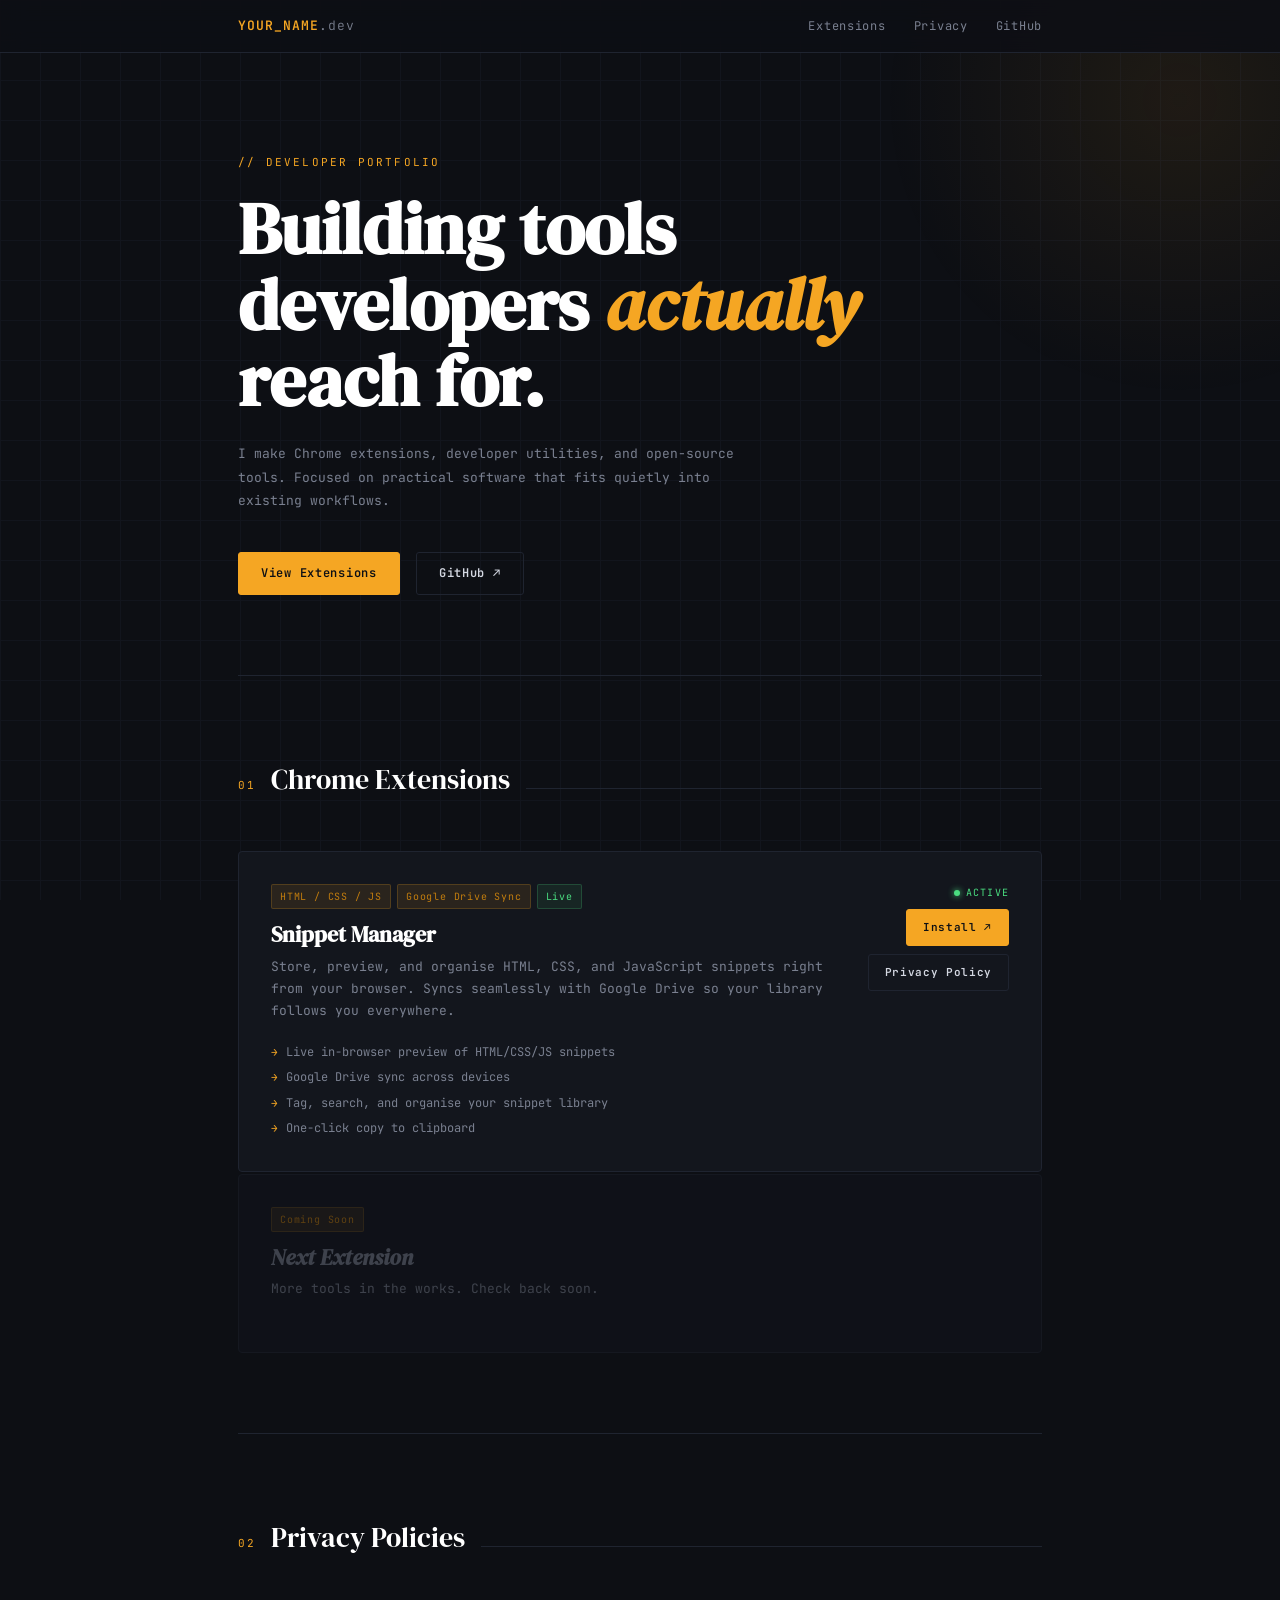
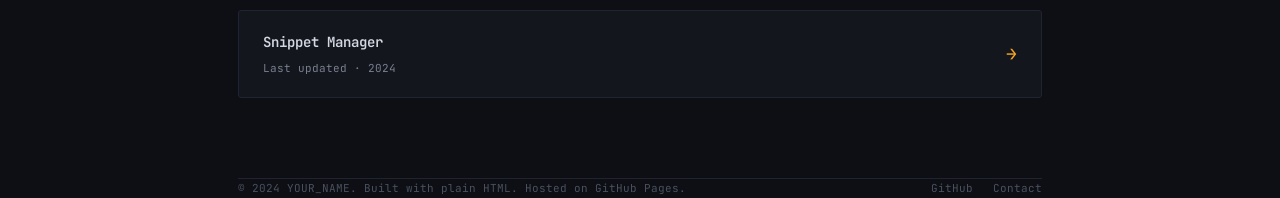
==== index.html @ 755b053d "Initial Commit" ====
<!DOCTYPE html>
<html lang="en">
<head>
  <meta charset="UTF-8" />
  <meta name="viewport" content="width=device-width, initial-scale=1.0" />
  <title>Dev Portfolio</title>
  <link rel="preconnect" href="https://fonts.googleapis.com" />
  <link rel="preconnect" href="https://fonts.gstatic.com" crossorigin />
  <link href="https://fonts.googleapis.com/css2?family=JetBrains+Mono:ital,wght@0,300;0,400;0,600;0,700;1,300&family=DM+Serif+Display:ital@0;1&display=swap" rel="stylesheet" />
  <style>
    *, *::before, *::after { box-sizing: border-box; margin: 0; padding: 0; }

    :root {
      --bg:        #0d0f14;
      --surface:   #13161d;
      --border:    #1f2430;
      --amber:     #f5a623;
      --amber-dim: #c27d0e;
      --green:     #4ade80;
      --muted:     #4a5060;
      --text:      #d4d8e2;
      --text-dim:  #7a8090;
      --mono:      'JetBrains Mono', monospace;
      --serif:     'DM Serif Display', serif;
    }

    html { scroll-behavior: smooth; }

    body {
      background: var(--bg);
      color: var(--text);
      font-family: var(--mono);
      font-size: 14px;
      line-height: 1.7;
      min-height: 100vh;
      overflow-x: hidden;
    }

    /* ── Grid texture ── */
    body::before {
      content: '';
      position: fixed;
      inset: 0;
      background-image:
        linear-gradient(var(--border) 1px, transparent 1px),
        linear-gradient(90deg, var(--border) 1px, transparent 1px);
      background-size: 40px 40px;
      opacity: 0.35;
      pointer-events: none;
      z-index: 0;
    }

    /* ── Glow blob ── */
    body::after {
      content: '';
      position: fixed;
      top: -200px;
      right: -200px;
      width: 600px;
      height: 600px;
      background: radial-gradient(circle, rgba(245,166,35,0.08) 0%, transparent 70%);
      pointer-events: none;
      z-index: 0;
    }

    .wrap {
      position: relative;
      z-index: 1;
      max-width: 860px;
      margin: 0 auto;
      padding: 0 28px;
    }

    /* ── NAV ── */
    nav {
      position: sticky;
      top: 0;
      z-index: 100;
      background: rgba(13,15,20,0.85);
      backdrop-filter: blur(12px);
      border-bottom: 1px solid var(--border);
    }
    nav .wrap {
      display: flex;
      align-items: center;
      justify-content: space-between;
      padding-top: 14px;
      padding-bottom: 14px;
    }
    .nav-brand {
      font-size: 13px;
      font-weight: 600;
      color: var(--amber);
      letter-spacing: 0.08em;
      text-decoration: none;
    }
    .nav-brand span { color: var(--text-dim); font-weight: 300; }
    nav ul { list-style: none; display: flex; gap: 28px; }
    nav a {
      color: var(--text-dim);
      text-decoration: none;
      font-size: 12px;
      letter-spacing: 0.06em;
      transition: color 0.2s;
    }
    nav a:hover { color: var(--amber); }

    /* ── HERO ── */
    .hero {
      padding: 100px 0 80px;
      border-bottom: 1px solid var(--border);
    }
    .hero-label {
      font-size: 11px;
      letter-spacing: 0.2em;
      color: var(--amber);
      text-transform: uppercase;
      margin-bottom: 20px;
      opacity: 0;
      animation: fadeUp 0.6s 0.1s forwards;
    }
    .hero h1 {
      font-family: var(--serif);
      font-size: clamp(38px, 7vw, 72px);
      line-height: 1.05;
      color: #fff;
      margin-bottom: 24px;
      opacity: 0;
      animation: fadeUp 0.6s 0.2s forwards;
    }
    .hero h1 em {
      font-style: italic;
      color: var(--amber);
    }
    .hero-sub {
      max-width: 520px;
      color: var(--text-dim);
      font-size: 13px;
      line-height: 1.8;
      opacity: 0;
      animation: fadeUp 0.6s 0.35s forwards;
    }
    .hero-cta {
      margin-top: 40px;
      display: flex;
      gap: 16px;
      flex-wrap: wrap;
      opacity: 0;
      animation: fadeUp 0.6s 0.45s forwards;
    }
    .btn {
      display: inline-flex;
      align-items: center;
      gap: 8px;
      padding: 10px 22px;
      font-family: var(--mono);
      font-size: 12px;
      font-weight: 600;
      letter-spacing: 0.06em;
      border-radius: 3px;
      text-decoration: none;
      cursor: pointer;
      transition: all 0.2s;
    }
    .btn-primary {
      background: var(--amber);
      color: #0d0f14;
      border: 1px solid var(--amber);
    }
    .btn-primary:hover {
      background: #ffc04a;
      border-color: #ffc04a;
      transform: translateY(-1px);
    }
    .btn-ghost {
      background: transparent;
      color: var(--text);
      border: 1px solid var(--border);
    }
    .btn-ghost:hover {
      border-color: var(--amber);
      color: var(--amber);
    }

    /* ── SECTION ── */
    section { padding: 80px 0; border-bottom: 1px solid var(--border); }
    .section-header {
      display: flex;
      align-items: baseline;
      gap: 16px;
      margin-bottom: 48px;
    }
    .section-num {
      font-size: 11px;
      color: var(--amber);
      letter-spacing: 0.15em;
    }
    .section-title {
      font-family: var(--serif);
      font-size: 28px;
      color: #fff;
      font-weight: 400;
    }
    .section-line {
      flex: 1;
      height: 1px;
      background: var(--border);
    }

    /* ── EXTENSIONS GRID ── */
    .ext-grid { display: grid; gap: 2px; }

    .ext-card {
      background: var(--surface);
      border: 1px solid var(--border);
      border-radius: 4px;
      padding: 32px;
      display: grid;
      grid-template-columns: 1fr auto;
      gap: 20px;
      align-items: start;
      transition: border-color 0.25s, transform 0.25s;
      position: relative;
      overflow: hidden;
    }
    .ext-card::before {
      content: '';
      position: absolute;
      top: 0; left: 0;
      width: 3px;
      height: 100%;
      background: var(--amber);
      opacity: 0;
      transition: opacity 0.25s;
    }
    .ext-card:hover {
      border-color: rgba(245,166,35,0.3);
      transform: translateX(4px);
    }
    .ext-card:hover::before { opacity: 1; }

    .ext-tags {
      display: flex;
      flex-wrap: wrap;
      gap: 6px;
      margin-bottom: 12px;
    }
    .tag {
      font-size: 10px;
      letter-spacing: 0.08em;
      padding: 3px 8px;
      border-radius: 2px;
      background: rgba(245,166,35,0.1);
      color: var(--amber-dim);
      border: 1px solid rgba(245,166,35,0.2);
    }
    .tag.green {
      background: rgba(74,222,128,0.08);
      color: var(--green);
      border-color: rgba(74,222,128,0.2);
    }
    .ext-name {
      font-family: var(--serif);
      font-size: 22px;
      color: #fff;
      margin-bottom: 8px;
      line-height: 1.2;
    }
    .ext-desc {
      color: var(--text-dim);
      font-size: 13px;
      line-height: 1.7;
      margin-bottom: 20px;
    }
    .ext-features {
      list-style: none;
      display: flex;
      flex-direction: column;
      gap: 5px;
    }
    .ext-features li {
      font-size: 12px;
      color: var(--text-dim);
      display: flex;
      align-items: center;
      gap: 8px;
    }
    .ext-features li::before {
      content: '→';
      color: var(--amber);
      font-size: 11px;
    }
    .ext-actions {
      display: flex;
      flex-direction: column;
      gap: 8px;
      align-items: flex-end;
      min-width: 140px;
    }
    .ext-status {
      font-size: 10px;
      letter-spacing: 0.12em;
      color: var(--green);
      text-transform: uppercase;
      display: flex;
      align-items: center;
      gap: 6px;
    }
    .ext-status::before {
      content: '';
      width: 6px; height: 6px;
      border-radius: 50%;
      background: var(--green);
      box-shadow: 0 0 6px var(--green);
      animation: pulse 2s infinite;
    }

    /* ── PRIVACY SECTION ── */
    .policy-list {
      display: grid;
      gap: 2px;
    }
    .policy-item {
      display: flex;
      align-items: center;
      justify-content: space-between;
      padding: 20px 24px;
      background: var(--surface);
      border: 1px solid var(--border);
      border-radius: 3px;
      text-decoration: none;
      transition: all 0.2s;
    }
    .policy-item:hover {
      border-color: rgba(245,166,35,0.3);
      background: rgba(245,166,35,0.04);
    }
    .policy-item-left { display: flex; flex-direction: column; gap: 4px; }
    .policy-item-name {
      font-size: 14px;
      font-weight: 600;
      color: var(--text);
    }
    .policy-item-meta { font-size: 11px; color: var(--text-dim); }
    .policy-arrow {
      color: var(--amber);
      font-size: 18px;
      transition: transform 0.2s;
    }
    .policy-item:hover .policy-arrow { transform: translateX(4px); }

    /* ── FOOTER ── */
    footer {
      padding: 40px 0;
      display: flex;
      align-items: center;
      justify-content: space-between;
      flex-wrap: wrap;
      gap: 16px;
    }
    footer p { font-size: 11px; color: var(--muted); }
    .footer-links { display: flex; gap: 20px; }
    .footer-links a { font-size: 11px; color: var(--muted); text-decoration: none; transition: color 0.2s; }
    .footer-links a:hover { color: var(--amber); }

    /* ── ANIMATIONS ── */
    @keyframes fadeUp {
      from { opacity: 0; transform: translateY(16px); }
      to   { opacity: 1; transform: translateY(0); }
    }
    @keyframes pulse {
      0%, 100% { opacity: 1; }
      50%       { opacity: 0.4; }
    }

    /* ── RESPONSIVE ── */
    @media (max-width: 600px) {
      .ext-card { grid-template-columns: 1fr; }
      .ext-actions { align-items: flex-start; flex-direction: row; flex-wrap: wrap; }
      footer { flex-direction: column; }
    }
  </style>
</head>
<body>

  <nav>
    <div class="wrap">
      <a class="nav-brand" href="/">YOUR_NAME<span>.dev</span></a>
      <ul>
        <li><a href="#extensions">Extensions</a></li>
        <li><a href="#privacy">Privacy</a></li>
        <li><a href="https://github.com/YOUR_USERNAME" target="_blank">GitHub</a></li>
      </ul>
    </div>
  </nav>

  <main class="wrap">

    <!-- HERO -->
    <section class="hero">
      <p class="hero-label">// developer portfolio</p>
      <h1>Building tools<br>developers <em>actually</em><br>reach for.</h1>
      <p class="hero-sub">
        I make Chrome extensions, developer utilities, and open-source tools.
        Focused on practical software that fits quietly into existing workflows.
      </p>
      <div class="hero-cta">
        <a href="#extensions" class="btn btn-primary">View Extensions</a>
        <a href="https://github.com/YOUR_USERNAME" class="btn btn-ghost" target="_blank">GitHub ↗</a>
      </div>
    </section>

    <!-- EXTENSIONS -->
    <section id="extensions">
      <div class="section-header">
        <span class="section-num">01</span>
        <h2 class="section-title">Chrome Extensions</h2>
        <div class="section-line"></div>
      </div>

      <div class="ext-grid">

        <!-- Snippet Manager -->
        <div class="ext-card">
          <div>
            <div class="ext-tags">
              <span class="tag">HTML / CSS / JS</span>
              <span class="tag">Google Drive Sync</span>
              <span class="tag green">Live</span>
            </div>
            <h3 class="ext-name">Snippet Manager</h3>
            <p class="ext-desc">
              Store, preview, and organise HTML, CSS, and JavaScript snippets right from your browser.
              Syncs seamlessly with Google Drive so your library follows you everywhere.
            </p>
            <ul class="ext-features">
              <li>Live in-browser preview of HTML/CSS/JS snippets</li>
              <li>Google Drive sync across devices</li>
              <li>Tag, search, and organise your snippet library</li>
              <li>One-click copy to clipboard</li>
            </ul>
          </div>
          <div class="ext-actions">
            <span class="ext-status">Active</span>
            <a href="https://chrome.google.com/webstore" class="btn btn-primary" target="_blank" style="font-size:11px; padding: 8px 16px;">
              Install ↗
            </a>
            <a href="privacy/snippet-manager.html" class="btn btn-ghost" style="font-size:11px; padding: 8px 16px;">
              Privacy Policy
            </a>
          </div>
        </div>

        <!-- Placeholder for future extension -->
        <div class="ext-card" style="opacity:0.45; pointer-events:none;">
          <div>
            <div class="ext-tags">
              <span class="tag">Coming Soon</span>
            </div>
            <h3 class="ext-name" style="font-style:italic; color: var(--text-dim);">Next Extension</h3>
            <p class="ext-desc">More tools in the works. Check back soon.</p>
          </div>
        </div>

      </div>
    </section>

    <!-- PRIVACY POLICIES -->
    <section id="privacy">
      <div class="section-header">
        <span class="section-num">02</span>
        <h2 class="section-title">Privacy Policies</h2>
        <div class="section-line"></div>
      </div>

      <div class="policy-list">
        <a href="privacy/snippet-manager.html" class="policy-item">
          <div class="policy-item-left">
            <span class="policy-item-name">Snippet Manager</span>
            <span class="policy-item-meta">Last updated · <!-- DATE --> 2024</span>
          </div>
          <span class="policy-arrow">→</span>
        </a>
      </div>
    </section>

  </main>

  <footer class="wrap">
    <p>© 2024 YOUR_NAME. Built with plain HTML. Hosted on GitHub Pages.</p>
    <div class="footer-links">
      <a href="https://github.com/YOUR_USERNAME" target="_blank">GitHub</a>
      <a href="mailto:you@example.com">Contact</a>
    </div>
  </footer>

</body>
</html>
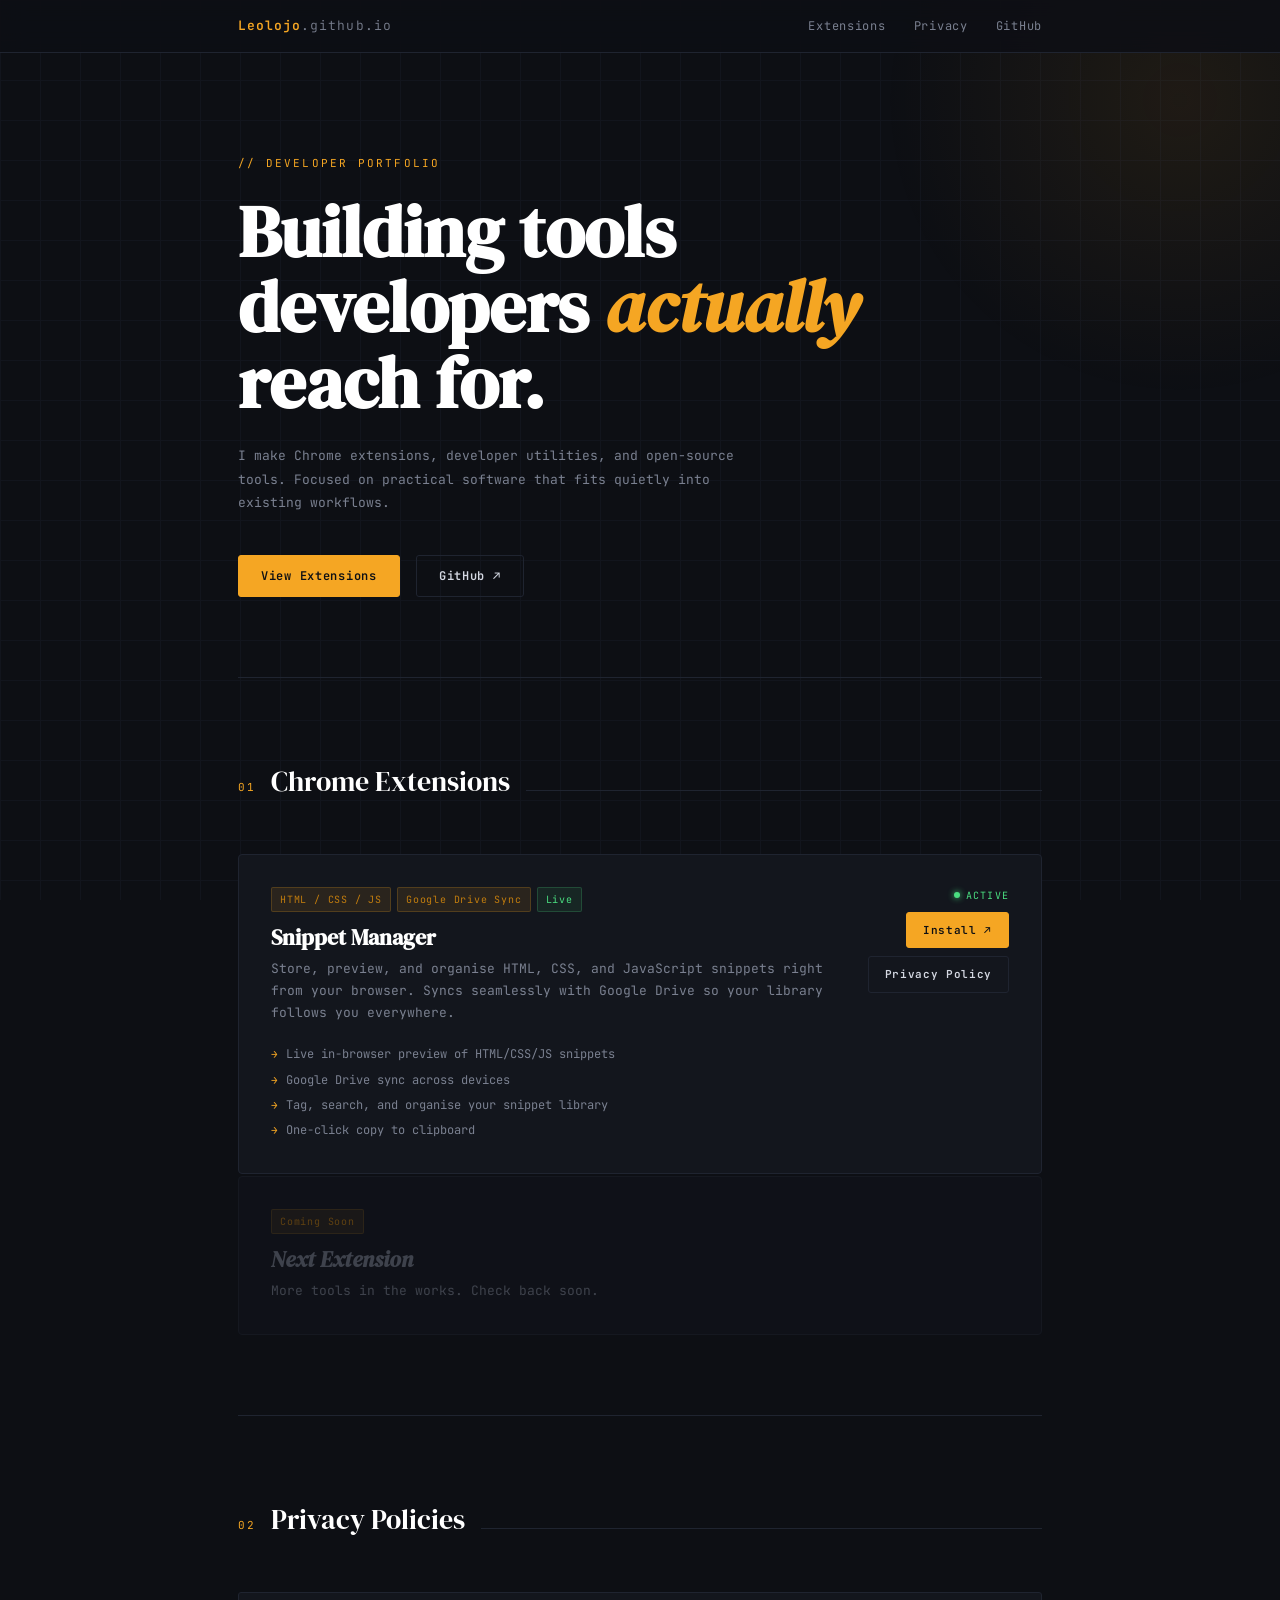
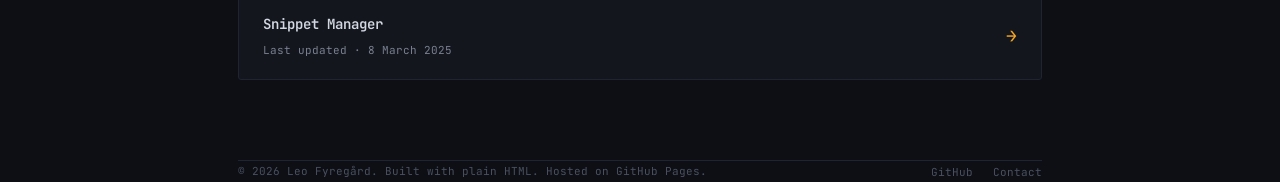
==== commit 06727206: "refactor: extract styles to CSS, update branding - Move all inline CSS to shared style.css - Update " ====
--- a/index.html
+++ b/index.html
@@ -3,393 +3,21 @@
 <head>
   <meta charset="UTF-8" />
   <meta name="viewport" content="width=device-width, initial-scale=1.0" />
-  <title>Dev Portfolio</title>
+  <title>Leo Fyregård — Developer Portfolio</title>
   <link rel="preconnect" href="https://fonts.googleapis.com" />
   <link rel="preconnect" href="https://fonts.gstatic.com" crossorigin />
   <link href="https://fonts.googleapis.com/css2?family=JetBrains+Mono:ital,wght@0,300;0,400;0,600;0,700;1,300&family=DM+Serif+Display:ital@0;1&display=swap" rel="stylesheet" />
-  <style>
-    *, *::before, *::after { box-sizing: border-box; margin: 0; padding: 0; }
-
-    :root {
-      --bg:        #0d0f14;
-      --surface:   #13161d;
-      --border:    #1f2430;
-      --amber:     #f5a623;
-      --amber-dim: #c27d0e;
-      --green:     #4ade80;
-      --muted:     #4a5060;
-      --text:      #d4d8e2;
-      --text-dim:  #7a8090;
-      --mono:      'JetBrains Mono', monospace;
-      --serif:     'DM Serif Display', serif;
-    }
-
-    html { scroll-behavior: smooth; }
-
-    body {
-      background: var(--bg);
-      color: var(--text);
-      font-family: var(--mono);
-      font-size: 14px;
-      line-height: 1.7;
-      min-height: 100vh;
-      overflow-x: hidden;
-    }
-
-    /* ── Grid texture ── */
-    body::before {
-      content: '';
-      position: fixed;
-      inset: 0;
-      background-image:
-        linear-gradient(var(--border) 1px, transparent 1px),
-        linear-gradient(90deg, var(--border) 1px, transparent 1px);
-      background-size: 40px 40px;
-      opacity: 0.35;
-      pointer-events: none;
-      z-index: 0;
-    }
-
-    /* ── Glow blob ── */
-    body::after {
-      content: '';
-      position: fixed;
-      top: -200px;
-      right: -200px;
-      width: 600px;
-      height: 600px;
-      background: radial-gradient(circle, rgba(245,166,35,0.08) 0%, transparent 70%);
-      pointer-events: none;
-      z-index: 0;
-    }
-
-    .wrap {
-      position: relative;
-      z-index: 1;
-      max-width: 860px;
-      margin: 0 auto;
-      padding: 0 28px;
-    }
-
-    /* ── NAV ── */
-    nav {
-      position: sticky;
-      top: 0;
-      z-index: 100;
-      background: rgba(13,15,20,0.85);
-      backdrop-filter: blur(12px);
-      border-bottom: 1px solid var(--border);
-    }
-    nav .wrap {
-      display: flex;
-      align-items: center;
-      justify-content: space-between;
-      padding-top: 14px;
-      padding-bottom: 14px;
-    }
-    .nav-brand {
-      font-size: 13px;
-      font-weight: 600;
-      color: var(--amber);
-      letter-spacing: 0.08em;
-      text-decoration: none;
-    }
-    .nav-brand span { color: var(--text-dim); font-weight: 300; }
-    nav ul { list-style: none; display: flex; gap: 28px; }
-    nav a {
-      color: var(--text-dim);
-      text-decoration: none;
-      font-size: 12px;
-      letter-spacing: 0.06em;
-      transition: color 0.2s;
-    }
-    nav a:hover { color: var(--amber); }
-
-    /* ── HERO ── */
-    .hero {
-      padding: 100px 0 80px;
-      border-bottom: 1px solid var(--border);
-    }
-    .hero-label {
-      font-size: 11px;
-      letter-spacing: 0.2em;
-      color: var(--amber);
-      text-transform: uppercase;
-      margin-bottom: 20px;
-      opacity: 0;
-      animation: fadeUp 0.6s 0.1s forwards;
-    }
-    .hero h1 {
-      font-family: var(--serif);
-      font-size: clamp(38px, 7vw, 72px);
-      line-height: 1.05;
-      color: #fff;
-      margin-bottom: 24px;
-      opacity: 0;
-      animation: fadeUp 0.6s 0.2s forwards;
-    }
-    .hero h1 em {
-      font-style: italic;
-      color: var(--amber);
-    }
-    .hero-sub {
-      max-width: 520px;
-      color: var(--text-dim);
-      font-size: 13px;
-      line-height: 1.8;
-      opacity: 0;
-      animation: fadeUp 0.6s 0.35s forwards;
-    }
-    .hero-cta {
-      margin-top: 40px;
-      display: flex;
-      gap: 16px;
-      flex-wrap: wrap;
-      opacity: 0;
-      animation: fadeUp 0.6s 0.45s forwards;
-    }
-    .btn {
-      display: inline-flex;
-      align-items: center;
-      gap: 8px;
-      padding: 10px 22px;
-      font-family: var(--mono);
-      font-size: 12px;
-      font-weight: 600;
-      letter-spacing: 0.06em;
-      border-radius: 3px;
-      text-decoration: none;
-      cursor: pointer;
-      transition: all 0.2s;
-    }
-    .btn-primary {
-      background: var(--amber);
-      color: #0d0f14;
-      border: 1px solid var(--amber);
-    }
-    .btn-primary:hover {
-      background: #ffc04a;
-      border-color: #ffc04a;
-      transform: translateY(-1px);
-    }
-    .btn-ghost {
-      background: transparent;
-      color: var(--text);
-      border: 1px solid var(--border);
-    }
-    .btn-ghost:hover {
-      border-color: var(--amber);
-      color: var(--amber);
-    }
-
-    /* ── SECTION ── */
-    section { padding: 80px 0; border-bottom: 1px solid var(--border); }
-    .section-header {
-      display: flex;
-      align-items: baseline;
-      gap: 16px;
-      margin-bottom: 48px;
-    }
-    .section-num {
-      font-size: 11px;
-      color: var(--amber);
-      letter-spacing: 0.15em;
-    }
-    .section-title {
-      font-family: var(--serif);
-      font-size: 28px;
-      color: #fff;
-      font-weight: 400;
-    }
-    .section-line {
-      flex: 1;
-      height: 1px;
-      background: var(--border);
-    }
-
-    /* ── EXTENSIONS GRID ── */
-    .ext-grid { display: grid; gap: 2px; }
-
-    .ext-card {
-      background: var(--surface);
-      border: 1px solid var(--border);
-      border-radius: 4px;
-      padding: 32px;
-      display: grid;
-      grid-template-columns: 1fr auto;
-      gap: 20px;
-      align-items: start;
-      transition: border-color 0.25s, transform 0.25s;
-      position: relative;
-      overflow: hidden;
-    }
-    .ext-card::before {
-      content: '';
-      position: absolute;
-      top: 0; left: 0;
-      width: 3px;
-      height: 100%;
-      background: var(--amber);
-      opacity: 0;
-      transition: opacity 0.25s;
-    }
-    .ext-card:hover {
-      border-color: rgba(245,166,35,0.3);
-      transform: translateX(4px);
-    }
-    .ext-card:hover::before { opacity: 1; }
-
-    .ext-tags {
-      display: flex;
-      flex-wrap: wrap;
-      gap: 6px;
-      margin-bottom: 12px;
-    }
-    .tag {
-      font-size: 10px;
-      letter-spacing: 0.08em;
-      padding: 3px 8px;
-      border-radius: 2px;
-      background: rgba(245,166,35,0.1);
-      color: var(--amber-dim);
-      border: 1px solid rgba(245,166,35,0.2);
-    }
-    .tag.green {
-      background: rgba(74,222,128,0.08);
-      color: var(--green);
-      border-color: rgba(74,222,128,0.2);
-    }
-    .ext-name {
-      font-family: var(--serif);
-      font-size: 22px;
-      color: #fff;
-      margin-bottom: 8px;
-      line-height: 1.2;
-    }
-    .ext-desc {
-      color: var(--text-dim);
-      font-size: 13px;
-      line-height: 1.7;
-      margin-bottom: 20px;
-    }
-    .ext-features {
-      list-style: none;
-      display: flex;
-      flex-direction: column;
-      gap: 5px;
-    }
-    .ext-features li {
-      font-size: 12px;
-      color: var(--text-dim);
-      display: flex;
-      align-items: center;
-      gap: 8px;
-    }
-    .ext-features li::before {
-      content: '→';
-      color: var(--amber);
-      font-size: 11px;
-    }
-    .ext-actions {
-      display: flex;
-      flex-direction: column;
-      gap: 8px;
-      align-items: flex-end;
-      min-width: 140px;
-    }
-    .ext-status {
-      font-size: 10px;
-      letter-spacing: 0.12em;
-      color: var(--green);
-      text-transform: uppercase;
-      display: flex;
-      align-items: center;
-      gap: 6px;
-    }
-    .ext-status::before {
-      content: '';
-      width: 6px; height: 6px;
-      border-radius: 50%;
-      background: var(--green);
-      box-shadow: 0 0 6px var(--green);
-      animation: pulse 2s infinite;
-    }
-
-    /* ── PRIVACY SECTION ── */
-    .policy-list {
-      display: grid;
-      gap: 2px;
-    }
-    .policy-item {
-      display: flex;
-      align-items: center;
-      justify-content: space-between;
-      padding: 20px 24px;
-      background: var(--surface);
-      border: 1px solid var(--border);
-      border-radius: 3px;
-      text-decoration: none;
-      transition: all 0.2s;
-    }
-    .policy-item:hover {
-      border-color: rgba(245,166,35,0.3);
-      background: rgba(245,166,35,0.04);
-    }
-    .policy-item-left { display: flex; flex-direction: column; gap: 4px; }
-    .policy-item-name {
-      font-size: 14px;
-      font-weight: 600;
-      color: var(--text);
-    }
-    .policy-item-meta { font-size: 11px; color: var(--text-dim); }
-    .policy-arrow {
-      color: var(--amber);
-      font-size: 18px;
-      transition: transform 0.2s;
-    }
-    .policy-item:hover .policy-arrow { transform: translateX(4px); }
-
-    /* ── FOOTER ── */
-    footer {
-      padding: 40px 0;
-      display: flex;
-      align-items: center;
-      justify-content: space-between;
-      flex-wrap: wrap;
-      gap: 16px;
-    }
-    footer p { font-size: 11px; color: var(--muted); }
-    .footer-links { display: flex; gap: 20px; }
-    .footer-links a { font-size: 11px; color: var(--muted); text-decoration: none; transition: color 0.2s; }
-    .footer-links a:hover { color: var(--amber); }
-
-    /* ── ANIMATIONS ── */
-    @keyframes fadeUp {
-      from { opacity: 0; transform: translateY(16px); }
-      to   { opacity: 1; transform: translateY(0); }
-    }
-    @keyframes pulse {
-      0%, 100% { opacity: 1; }
-      50%       { opacity: 0.4; }
-    }
-
-    /* ── RESPONSIVE ── */
-    @media (max-width: 600px) {
-      .ext-card { grid-template-columns: 1fr; }
-      .ext-actions { align-items: flex-start; flex-direction: row; flex-wrap: wrap; }
-      footer { flex-direction: column; }
-    }
-  </style>
+  <link rel="stylesheet" href="style.css" />
 </head>
 <body>
 
   <nav>
     <div class="wrap">
-      <a class="nav-brand" href="/">YOUR_NAME<span>.dev</span></a>
+      <a class="nav-brand" href="/">Leolojo<span>.github.io</span></a>
       <ul>
         <li><a href="#extensions">Extensions</a></li>
         <li><a href="#privacy">Privacy</a></li>
-        <li><a href="https://github.com/YOUR_USERNAME" target="_blank">GitHub</a></li>
+        <li><a href="https://github.com/Leolojo" target="_blank">GitHub</a></li>
       </ul>
     </div>
   </nav>
@@ -406,7 +34,7 @@
       </p>
       <div class="hero-cta">
         <a href="#extensions" class="btn btn-primary">View Extensions</a>
-        <a href="https://github.com/YOUR_USERNAME" class="btn btn-ghost" target="_blank">GitHub ↗</a>
+        <a href="https://github.com/Leolojo" class="btn btn-ghost" target="_blank">GitHub ↗</a>
       </div>
     </section>
 
@@ -442,22 +70,18 @@
           </div>
           <div class="ext-actions">
             <span class="ext-status">Active</span>
-            <a href="https://chrome.google.com/webstore" class="btn btn-primary" target="_blank" style="font-size:11px; padding: 8px 16px;">
-              Install ↗
-            </a>
-            <a href="privacy/snippet-manager.html" class="btn btn-ghost" style="font-size:11px; padding: 8px 16px;">
-              Privacy Policy
-            </a>
+            <a href="https://chrome.google.com/webstore" class="btn btn-primary btn-sm" target="_blank">Install ↗</a>
+            <a href="privacy/snippet-manager.html" class="btn btn-ghost btn-sm">Privacy Policy</a>
           </div>
         </div>
 
-        <!-- Placeholder for future extension -->
-        <div class="ext-card" style="opacity:0.45; pointer-events:none;">
+        <!-- Placeholder -->
+        <div class="ext-card dim">
           <div>
             <div class="ext-tags">
               <span class="tag">Coming Soon</span>
             </div>
-            <h3 class="ext-name" style="font-style:italic; color: var(--text-dim);">Next Extension</h3>
+            <h3 class="ext-name muted">Next Extension</h3>
             <p class="ext-desc">More tools in the works. Check back soon.</p>
           </div>
         </div>
@@ -477,7 +101,7 @@
         <a href="privacy/snippet-manager.html" class="policy-item">
           <div class="policy-item-left">
             <span class="policy-item-name">Snippet Manager</span>
-            <span class="policy-item-meta">Last updated · <!-- DATE --> 2024</span>
+            <span class="policy-item-meta">Last updated · 8 March 2025</span>
           </div>
           <span class="policy-arrow">→</span>
         </a>
@@ -487,10 +111,10 @@
   </main>
 
   <footer class="wrap">
-    <p>© 2024 YOUR_NAME. Built with plain HTML. Hosted on GitHub Pages.</p>
+    <p>© 2026 Leo Fyregård. Built with plain HTML. Hosted on GitHub Pages.</p>
     <div class="footer-links">
-      <a href="https://github.com/YOUR_USERNAME" target="_blank">GitHub</a>
-      <a href="mailto:you@example.com">Contact</a>
+      <a href="https://github.com/Leolojo" target="_blank">GitHub</a>
+      <a href="mailto:L.Fyregard@hotmail.com">Contact</a>
     </div>
   </footer>
 
--- a/style.css
+++ b/style.css
@@ -0,0 +1,419 @@
+/* ── Reset ── */
+*, *::before, *::after { box-sizing: border-box; margin: 0; padding: 0; }
+
+/* ── Variables ── */
+:root {
+  --bg:        #0d0f14;
+  --surface:   #13161d;
+  --border:    #1f2430;
+  --amber:     #f5a623;
+  --amber-dim: #c27d0e;
+  --green:     #4ade80;
+  --muted:     #4a5060;
+  --text:      #d4d8e2;
+  --text-dim:  #7a8090;
+  --mono:      'JetBrains Mono', monospace;
+  --serif:     'DM Serif Display', serif;
+}
+
+/* ── Base ── */
+html { scroll-behavior: smooth; }
+
+body {
+  background: var(--bg);
+  color: var(--text);
+  font-family: var(--mono);
+  font-size: 14px;
+  line-height: 1.7;
+  min-height: 100vh;
+  overflow-x: hidden;
+}
+
+/* ── Grid texture ── */
+body::before {
+  content: '';
+  position: fixed;
+  inset: 0;
+  background-image:
+    linear-gradient(var(--border) 1px, transparent 1px),
+    linear-gradient(90deg, var(--border) 1px, transparent 1px);
+  background-size: 40px 40px;
+  opacity: 0.35;
+  pointer-events: none;
+  z-index: 0;
+}
+
+/* ── Glow blob ── */
+body::after {
+  content: '';
+  position: fixed;
+  top: -200px;
+  right: -200px;
+  width: 600px;
+  height: 600px;
+  background: radial-gradient(circle, rgba(245,166,35,0.08) 0%, transparent 70%);
+  pointer-events: none;
+  z-index: 0;
+}
+
+/* ── Layout ── */
+.wrap {
+  position: relative;
+  z-index: 1;
+  max-width: 860px;
+  margin: 0 auto;
+  padding: 0 28px;
+}
+
+/* ── NAV ── */
+nav {
+  position: sticky;
+  top: 0;
+  z-index: 100;
+  background: rgba(13,15,20,0.85);
+  backdrop-filter: blur(12px);
+  border-bottom: 1px solid var(--border);
+}
+nav .wrap {
+  display: flex;
+  align-items: center;
+  justify-content: space-between;
+  padding-top: 14px;
+  padding-bottom: 14px;
+}
+.nav-brand {
+  font-size: 13px;
+  font-weight: 600;
+  color: var(--amber);
+  letter-spacing: 0.08em;
+  text-decoration: none;
+}
+.nav-brand span { color: var(--text-dim); font-weight: 300; }
+nav ul { list-style: none; display: flex; gap: 28px; }
+nav a {
+  color: var(--text-dim);
+  text-decoration: none;
+  font-size: 12px;
+  letter-spacing: 0.06em;
+  transition: color 0.2s;
+}
+nav a:hover { color: var(--amber); }
+
+/* ── Breadcrumb (privacy pages) ── */
+nav .wrap.breadcrumb { justify-content: flex-start; gap: 10px; }
+nav a.back { font-size: 12px; color: var(--text-dim); display: flex; align-items: center; gap: 6px; }
+nav .sep   { color: var(--muted); }
+nav .crumb { font-size: 12px; color: var(--amber); }
+
+/* ── Buttons ── */
+.btn {
+  display: inline-flex;
+  align-items: center;
+  gap: 8px;
+  padding: 10px 22px;
+  font-family: var(--mono);
+  font-size: 12px;
+  font-weight: 600;
+  letter-spacing: 0.06em;
+  border-radius: 3px;
+  text-decoration: none;
+  cursor: pointer;
+  transition: all 0.2s;
+  border: none;
+}
+.btn-primary { background: var(--amber); color: #0d0f14; border: 1px solid var(--amber); }
+.btn-primary:hover { background: #ffc04a; border-color: #ffc04a; transform: translateY(-1px); }
+.btn-ghost { background: transparent; color: var(--text); border: 1px solid var(--border); }
+.btn-ghost:hover { border-color: var(--amber); color: var(--amber); }
+.btn-sm { font-size: 11px; padding: 8px 16px; }
+
+/* ── Hero ── */
+.hero { padding: 100px 0 80px; border-bottom: 1px solid var(--border); }
+.hero-label {
+  font-size: 11px;
+  letter-spacing: 0.2em;
+  color: var(--amber);
+  text-transform: uppercase;
+  margin-bottom: 20px;
+  opacity: 0;
+  animation: fadeUp 0.6s 0.1s forwards;
+}
+.hero h1 {
+  font-family: var(--serif);
+  font-size: clamp(38px, 7vw, 72px);
+  line-height: 1.05;
+  color: #fff;
+  margin-bottom: 24px;
+  opacity: 0;
+  animation: fadeUp 0.6s 0.2s forwards;
+}
+.hero h1 em { font-style: italic; color: var(--amber); }
+.hero-sub {
+  max-width: 520px;
+  color: var(--text-dim);
+  font-size: 13px;
+  line-height: 1.8;
+  opacity: 0;
+  animation: fadeUp 0.6s 0.35s forwards;
+}
+.hero-cta {
+  margin-top: 40px;
+  display: flex;
+  gap: 16px;
+  flex-wrap: wrap;
+  opacity: 0;
+  animation: fadeUp 0.6s 0.45s forwards;
+}
+
+/* ── Sections ── */
+section { padding: 80px 0; border-bottom: 1px solid var(--border); }
+.section-header { display: flex; align-items: baseline; gap: 16px; margin-bottom: 48px; }
+.section-num   { font-size: 11px; color: var(--amber); letter-spacing: 0.15em; }
+.section-title { font-family: var(--serif); font-size: 28px; color: #fff; font-weight: 400; }
+.section-line  { flex: 1; height: 1px; background: var(--border); }
+
+/* ── Extension cards ── */
+.ext-grid { display: grid; gap: 2px; }
+
+.ext-card {
+  background: var(--surface);
+  border: 1px solid var(--border);
+  border-radius: 4px;
+  padding: 32px;
+  display: grid;
+  grid-template-columns: 1fr auto;
+  gap: 20px;
+  align-items: start;
+  transition: border-color 0.25s, transform 0.25s;
+  position: relative;
+  overflow: hidden;
+}
+.ext-card::before {
+  content: '';
+  position: absolute;
+  top: 0; left: 0;
+  width: 3px; height: 100%;
+  background: var(--amber);
+  opacity: 0;
+  transition: opacity 0.25s;
+}
+.ext-card:hover { border-color: rgba(245,166,35,0.3); transform: translateX(4px); }
+.ext-card:hover::before { opacity: 1; }
+.ext-card.dim { opacity: 0.45; pointer-events: none; }
+
+.ext-tags  { display: flex; flex-wrap: wrap; gap: 6px; margin-bottom: 12px; }
+.tag {
+  font-size: 10px;
+  letter-spacing: 0.08em;
+  padding: 3px 8px;
+  border-radius: 2px;
+  background: rgba(245,166,35,0.1);
+  color: var(--amber-dim);
+  border: 1px solid rgba(245,166,35,0.2);
+}
+.tag.green { background: rgba(74,222,128,0.08); color: var(--green); border-color: rgba(74,222,128,0.2); }
+
+.ext-name       { font-family: var(--serif); font-size: 22px; color: #fff; margin-bottom: 8px; line-height: 1.2; }
+.ext-name.muted { font-style: italic; color: var(--text-dim); }
+.ext-desc       { color: var(--text-dim); font-size: 13px; line-height: 1.7; margin-bottom: 20px; }
+
+.ext-features { list-style: none; display: flex; flex-direction: column; gap: 5px; }
+.ext-features li { font-size: 12px; color: var(--text-dim); display: flex; align-items: center; gap: 8px; }
+.ext-features li::before { content: '→'; color: var(--amber); font-size: 11px; }
+
+.ext-actions { display: flex; flex-direction: column; gap: 8px; align-items: flex-end; min-width: 140px; }
+.ext-status {
+  font-size: 10px;
+  letter-spacing: 0.12em;
+  color: var(--green);
+  text-transform: uppercase;
+  display: flex;
+  align-items: center;
+  gap: 6px;
+}
+.ext-status::before {
+  content: '';
+  width: 6px; height: 6px;
+  border-radius: 50%;
+  background: var(--green);
+  box-shadow: 0 0 6px var(--green);
+  animation: pulse 2s infinite;
+}
+
+/* ── Privacy list ── */
+.policy-list { display: grid; gap: 2px; }
+.policy-item {
+  display: flex;
+  align-items: center;
+  justify-content: space-between;
+  padding: 20px 24px;
+  background: var(--surface);
+  border: 1px solid var(--border);
+  border-radius: 3px;
+  text-decoration: none;
+  transition: all 0.2s;
+}
+.policy-item:hover { border-color: rgba(245,166,35,0.3); background: rgba(245,166,35,0.04); }
+.policy-item-left  { display: flex; flex-direction: column; gap: 4px; }
+.policy-item-name  { font-size: 14px; font-weight: 600; color: var(--text); }
+.policy-item-meta  { font-size: 11px; color: var(--text-dim); }
+.policy-arrow      { color: var(--amber); font-size: 18px; transition: transform 0.2s; }
+.policy-item:hover .policy-arrow { transform: translateX(4px); }
+
+/* ── Footer ── */
+footer {
+  padding: 40px 0;
+  display: flex;
+  align-items: center;
+  justify-content: space-between;
+  flex-wrap: wrap;
+  gap: 16px;
+}
+footer p { font-size: 11px; color: var(--muted); margin: 0; }
+.footer-links { display: flex; gap: 20px; }
+.footer-links a, footer a {
+  font-size: 11px;
+  color: var(--muted);
+  text-decoration: none;
+  transition: color 0.2s;
+}
+.footer-links a:hover, footer a:hover { color: var(--amber); }
+
+/* ── Privacy policy page ── */
+.doc-header { padding: 64px 0 48px; border-bottom: 1px solid var(--border); }
+.doc-label {
+  font-size: 11px;
+  letter-spacing: 0.18em;
+  color: var(--amber);
+  text-transform: uppercase;
+  margin-bottom: 16px;
+}
+.doc-header h1 {
+  font-family: var(--serif);
+  font-size: clamp(28px, 5vw, 48px);
+  color: #fff;
+  font-weight: 400;
+  margin-bottom: 16px;
+  line-height: 1.1;
+}
+.doc-meta { display: flex; gap: 24px; flex-wrap: wrap; font-size: 12px; color: var(--text-dim); }
+.doc-meta span { display: flex; align-items: center; gap: 6px; }
+.doc-meta strong { color: var(--text); font-weight: 400; }
+
+.summary-box {
+  margin: 40px 0;
+  padding: 28px;
+  background: rgba(245,166,35,0.06);
+  border: 1px solid rgba(245,166,35,0.2);
+  border-radius: 4px;
+}
+.summary-label {
+  font-size: 10px;
+  letter-spacing: 0.16em;
+  color: var(--amber);
+  text-transform: uppercase;
+  margin-bottom: 14px;
+}
+.summary-box p { font-size: 13px; color: var(--text); line-height: 1.8; }
+.summary-points { list-style: none; margin-top: 14px; display: flex; flex-direction: column; gap: 8px; }
+.summary-points li { font-size: 12px; color: var(--text-dim); display: flex; align-items: flex-start; gap: 10px; }
+.summary-points li .icon { color: var(--amber); flex-shrink: 0; }
+
+.toc {
+  margin: 0 0 48px;
+  padding: 24px;
+  background: var(--surface);
+  border: 1px solid var(--border);
+  border-radius: 4px;
+}
+.toc-title { font-size: 11px; letter-spacing: 0.14em; color: var(--text-dim); text-transform: uppercase; margin-bottom: 14px; }
+.toc ol { list-style: none; counter-reset: toc; }
+.toc ol li { counter-increment: toc; }
+.toc ol li a {
+  display: flex;
+  align-items: center;
+  gap: 12px;
+  padding: 6px 0;
+  text-decoration: none;
+  font-size: 12px;
+  color: var(--text-dim);
+  transition: color 0.2s;
+}
+.toc ol li a::before { content: counter(toc, decimal-leading-zero); color: var(--amber); font-size: 10px; min-width: 22px; }
+.toc ol li a:hover { color: var(--text); }
+
+.doc-content { padding: 20px 0 80px; }
+.policy-section { padding: 48px 0; border-bottom: 1px solid var(--border); }
+.policy-section:last-child { border-bottom: none; }
+
+.ps-header { display: flex; align-items: baseline; gap: 14px; margin-bottom: 28px; }
+.ps-num    { font-size: 11px; color: var(--amber); letter-spacing: 0.1em; min-width: 28px; }
+.ps-title  { font-family: var(--serif); font-size: 22px; color: #fff; font-weight: 400; }
+
+p { color: var(--text-dim); font-size: 13px; line-height: 1.9; margin-bottom: 16px; }
+p:last-child { margin-bottom: 0; }
+p strong { color: var(--text); font-weight: 600; }
+
+.data-table { width: 100%; border-collapse: collapse; margin: 20px 0; font-size: 12px; }
+.data-table th {
+  text-align: left;
+  padding: 10px 16px;
+  background: rgba(245,166,35,0.08);
+  color: var(--amber);
+  font-size: 10px;
+  letter-spacing: 0.12em;
+  text-transform: uppercase;
+  border: 1px solid var(--border);
+}
+.data-table td {
+  padding: 12px 16px;
+  border: 1px solid var(--border);
+  color: var(--text-dim);
+  vertical-align: top;
+  line-height: 1.6;
+}
+.data-table tr:hover td { background: rgba(255,255,255,0.02); }
+.data-table td:first-child { color: var(--text); font-weight: 600; }
+
+.highlight-list { list-style: none; margin: 16px 0; display: flex; flex-direction: column; gap: 10px; }
+.highlight-list li {
+  font-size: 12px;
+  color: var(--text-dim);
+  padding: 12px 16px;
+  background: var(--surface);
+  border: 1px solid var(--border);
+  border-left: 3px solid var(--amber);
+  border-radius: 2px;
+  line-height: 1.7;
+}
+.highlight-list li strong { color: var(--text); }
+.highlight-list a { color: var(--amber); text-decoration: none; }
+.highlight-list a:hover { text-decoration: underline; }
+
+.contact-box {
+  margin-top: 24px;
+  padding: 24px;
+  background: var(--surface);
+  border: 1px solid var(--border);
+  border-radius: 4px;
+}
+.contact-box p { color: var(--text); margin: 0; font-size: 13px; }
+.contact-box a { color: var(--amber); text-decoration: none; }
+.contact-box a:hover { text-decoration: underline; }
+
+/* ── Animations ── */
+@keyframes fadeUp {
+  from { opacity: 0; transform: translateY(16px); }
+  to   { opacity: 1; transform: translateY(0); }
+}
+@keyframes pulse {
+  0%, 100% { opacity: 1; }
+  50%       { opacity: 0.4; }
+}
+
+/* ── Responsive ── */
+@media (max-width: 600px) {
+  .ext-card { grid-template-columns: 1fr; }
+  .ext-actions { align-items: flex-start; flex-direction: row; flex-wrap: wrap; }
+  footer { flex-direction: column; }
+}
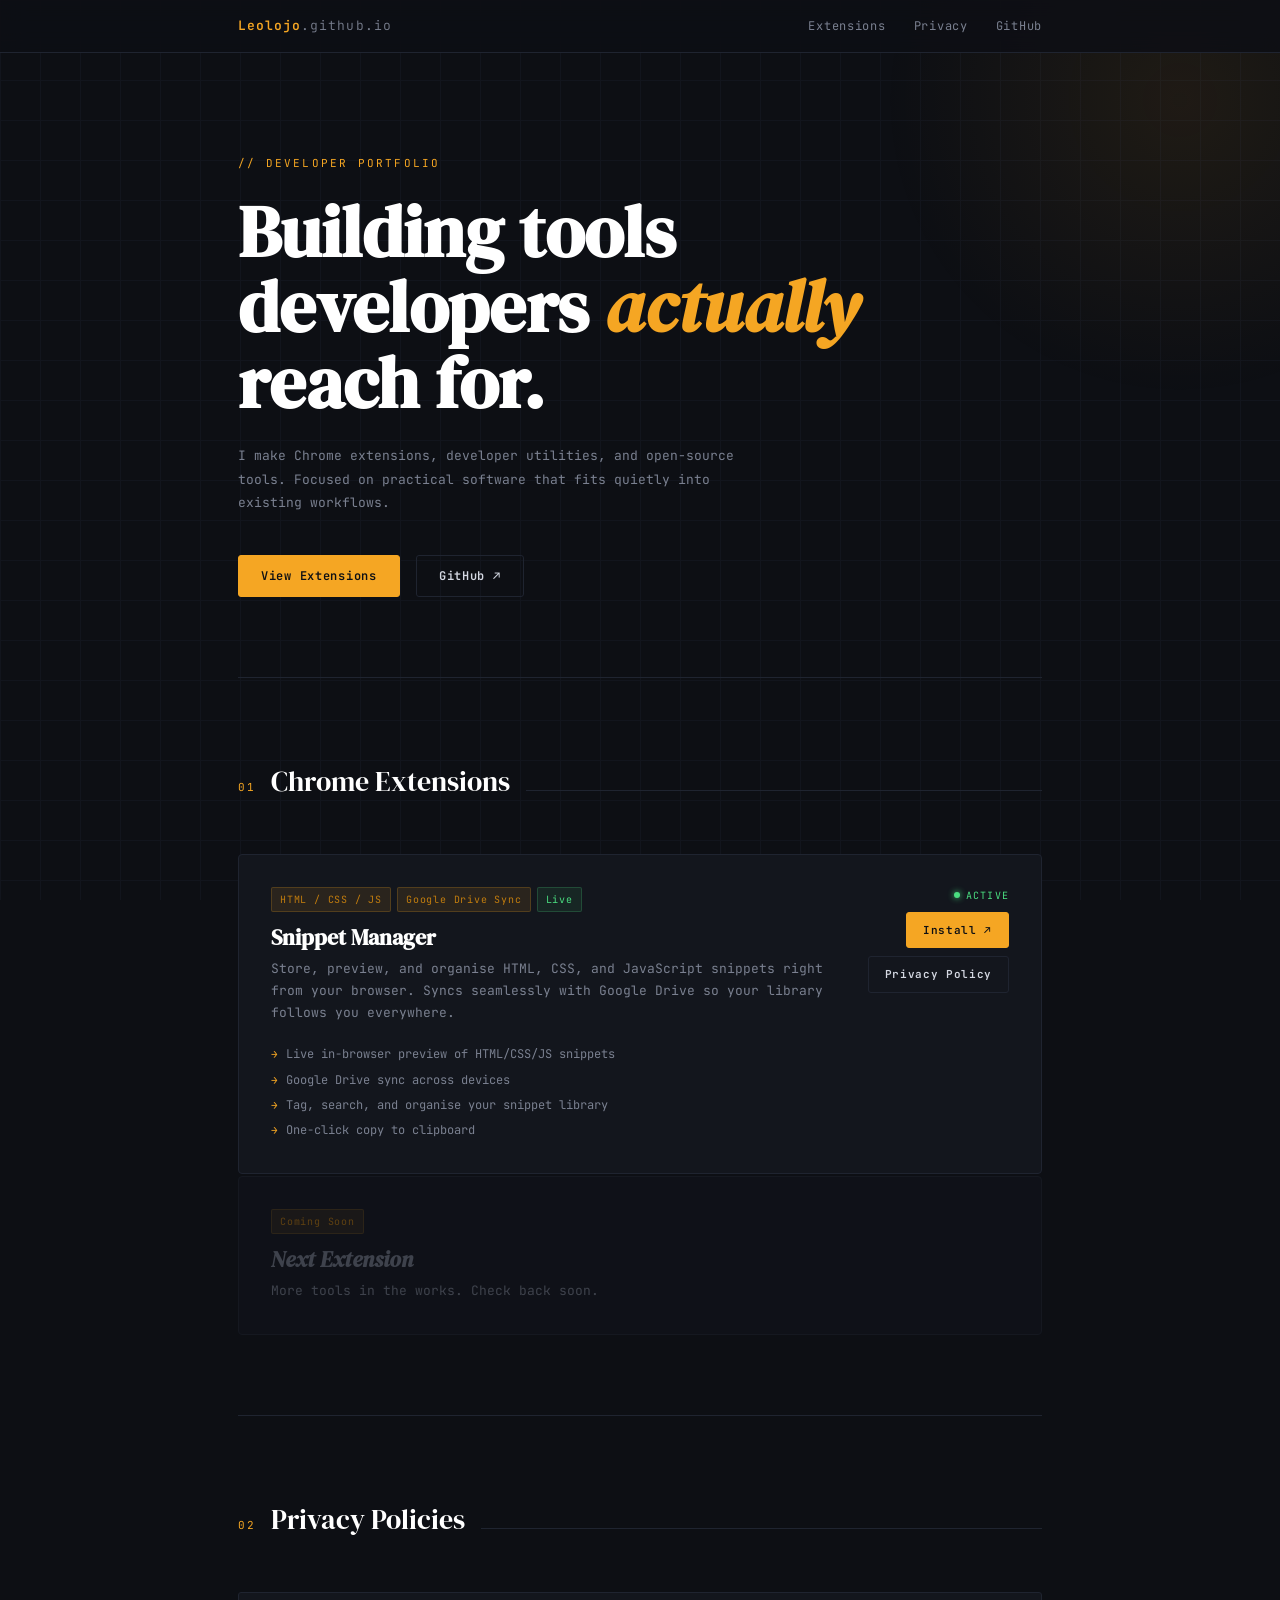
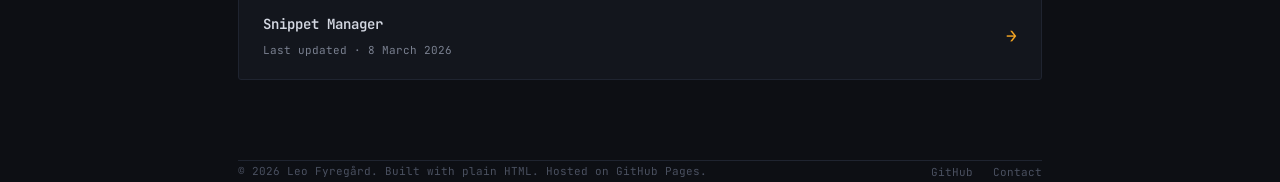
==== commit bb1ff9f3: "fix: correct drive.appdata scope in privacy policy, fix date typo in index" ====
--- a/index.html
+++ b/index.html
@@ -101,7 +101,7 @@
         <a href="privacy/snippet-manager.html" class="policy-item">
           <div class="policy-item-left">
             <span class="policy-item-name">Snippet Manager</span>
-            <span class="policy-item-meta">Last updated · 8 March 2025</span>
+            <span class="policy-item-meta">Last updated · 8 March 2026</span>
           </div>
           <span class="policy-arrow">→</span>
         </a>
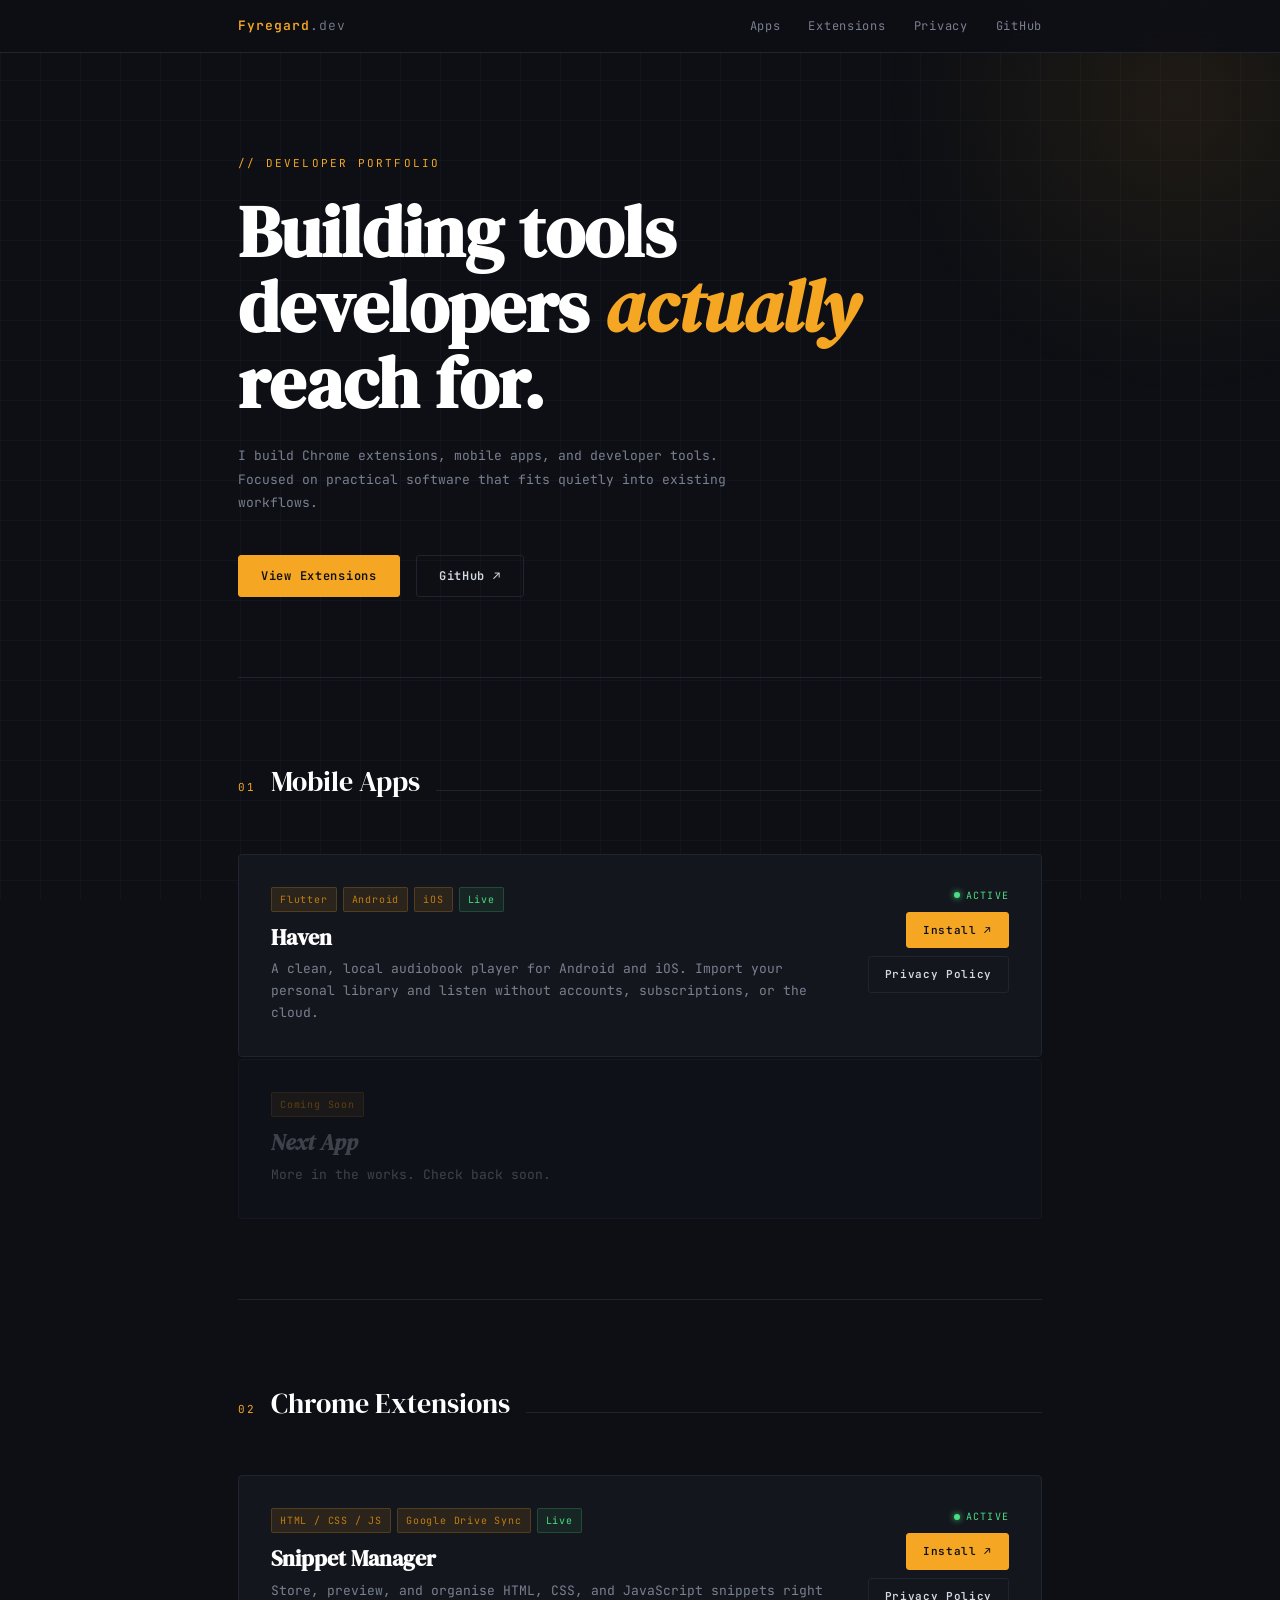
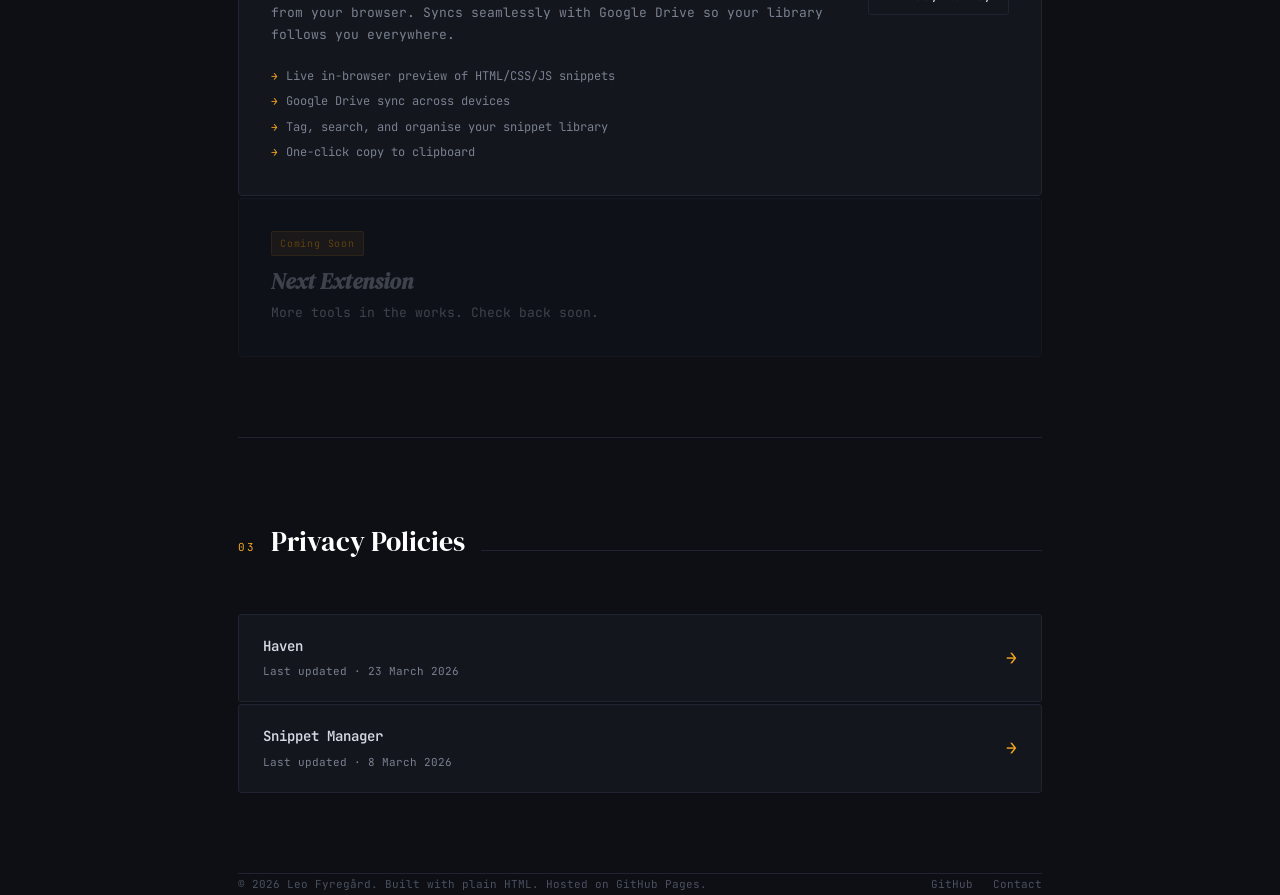
==== commit 53f905a4: "Initial site refresh - Fyregard branding + Haven app section" ====
--- a/index.html
+++ b/index.html
@@ -13,11 +13,12 @@
 
   <nav>
     <div class="wrap">
-      <a class="nav-brand" href="/">Leolojo<span>.github.io</span></a>
+      <a class="nav-brand" href="/">Fyregard<span>.dev</span></a>
       <ul>
+        <li><a href="#apps">Apps</a></li>
         <li><a href="#extensions">Extensions</a></li>
         <li><a href="#privacy">Privacy</a></li>
-        <li><a href="https://github.com/Leolojo" target="_blank">GitHub</a></li>
+        <li><a href="https://github.com/Fyregard" target="_blank">GitHub</a></li>
       </ul>
     </div>
   </nav>
@@ -29,19 +30,65 @@
       <p class="hero-label">// developer portfolio</p>
       <h1>Building tools<br>developers <em>actually</em><br>reach for.</h1>
       <p class="hero-sub">
-        I make Chrome extensions, developer utilities, and open-source tools.
+        I build Chrome extensions, mobile apps, and developer tools.
         Focused on practical software that fits quietly into existing workflows.
       </p>
       <div class="hero-cta">
         <a href="#extensions" class="btn btn-primary">View Extensions</a>
-        <a href="https://github.com/Leolojo" class="btn btn-ghost" target="_blank">GitHub ↗</a>
+        <a href="https://github.com/Fyregard" class="btn btn-ghost" target="_blank">GitHub ↗</a>
+      </div>
+    </section>
+
+    <!-- MOBILE APPS -->
+    <section id="apps">
+      <div class="section-header">
+        <span class="section-num">01</span>
+        <h2 class="section-title">Mobile Apps</h2>
+        <div class="section-line"></div>
+      </div>
+
+      <div class="ext-grid">
+
+        <!-- Haven -->
+        <div class="ext-card">
+          <div>
+            <div class="ext-tags">
+              <span class="tag">Flutter</span>
+              <span class="tag">Android</span>
+              <span class="tag">iOS</span>
+              <span class="tag green">Live</span>
+            </div>
+            <h3 class="ext-name">Haven</h3>
+            <p class="ext-desc">
+              A clean, local audiobook player for Android and iOS. Import your personal library
+              and listen without accounts, subscriptions, or the cloud.
+            </p>
+          </div>
+          <div class="ext-actions">
+            <span class="ext-status">Active</span>
+            <a href="#" class="btn btn-primary btn-sm" target="_blank">Install ↗</a>
+            <a href="privacy/haven.html" class="btn btn-ghost btn-sm">Privacy Policy</a>
+          </div>
+        </div>
+
+        <!-- Placeholder -->
+        <div class="ext-card dim">
+          <div>
+            <div class="ext-tags">
+              <span class="tag">Coming Soon</span>
+            </div>
+            <h3 class="ext-name muted">Next App</h3>
+            <p class="ext-desc">More in the works. Check back soon.</p>
+          </div>
+        </div>
+
       </div>
     </section>
 
     <!-- EXTENSIONS -->
     <section id="extensions">
       <div class="section-header">
-        <span class="section-num">01</span>
+        <span class="section-num">02</span>
         <h2 class="section-title">Chrome Extensions</h2>
         <div class="section-line"></div>
       </div>
@@ -92,12 +139,19 @@
     <!-- PRIVACY POLICIES -->
     <section id="privacy">
       <div class="section-header">
-        <span class="section-num">02</span>
+        <span class="section-num">03</span>
         <h2 class="section-title">Privacy Policies</h2>
         <div class="section-line"></div>
       </div>
 
       <div class="policy-list">
+        <a href="privacy/haven.html" class="policy-item">
+          <div class="policy-item-left">
+            <span class="policy-item-name">Haven</span>
+            <span class="policy-item-meta">Last updated · 23 March 2026</span>
+          </div>
+          <span class="policy-arrow">→</span>
+        </a>
         <a href="privacy/snippet-manager.html" class="policy-item">
           <div class="policy-item-left">
             <span class="policy-item-name">Snippet Manager</span>
@@ -113,8 +167,8 @@
   <footer class="wrap">
     <p>© 2026 Leo Fyregård. Built with plain HTML. Hosted on GitHub Pages.</p>
     <div class="footer-links">
-      <a href="https://github.com/Leolojo" target="_blank">GitHub</a>
-      <a href="mailto:L.Fyregard@hotmail.com">Contact</a>
+      <a href="https://github.com/Fyregard" target="_blank">GitHub</a>
+      <a href="mailto:leo@fyregard.dev">Contact</a>
     </div>
   </footer>
 
